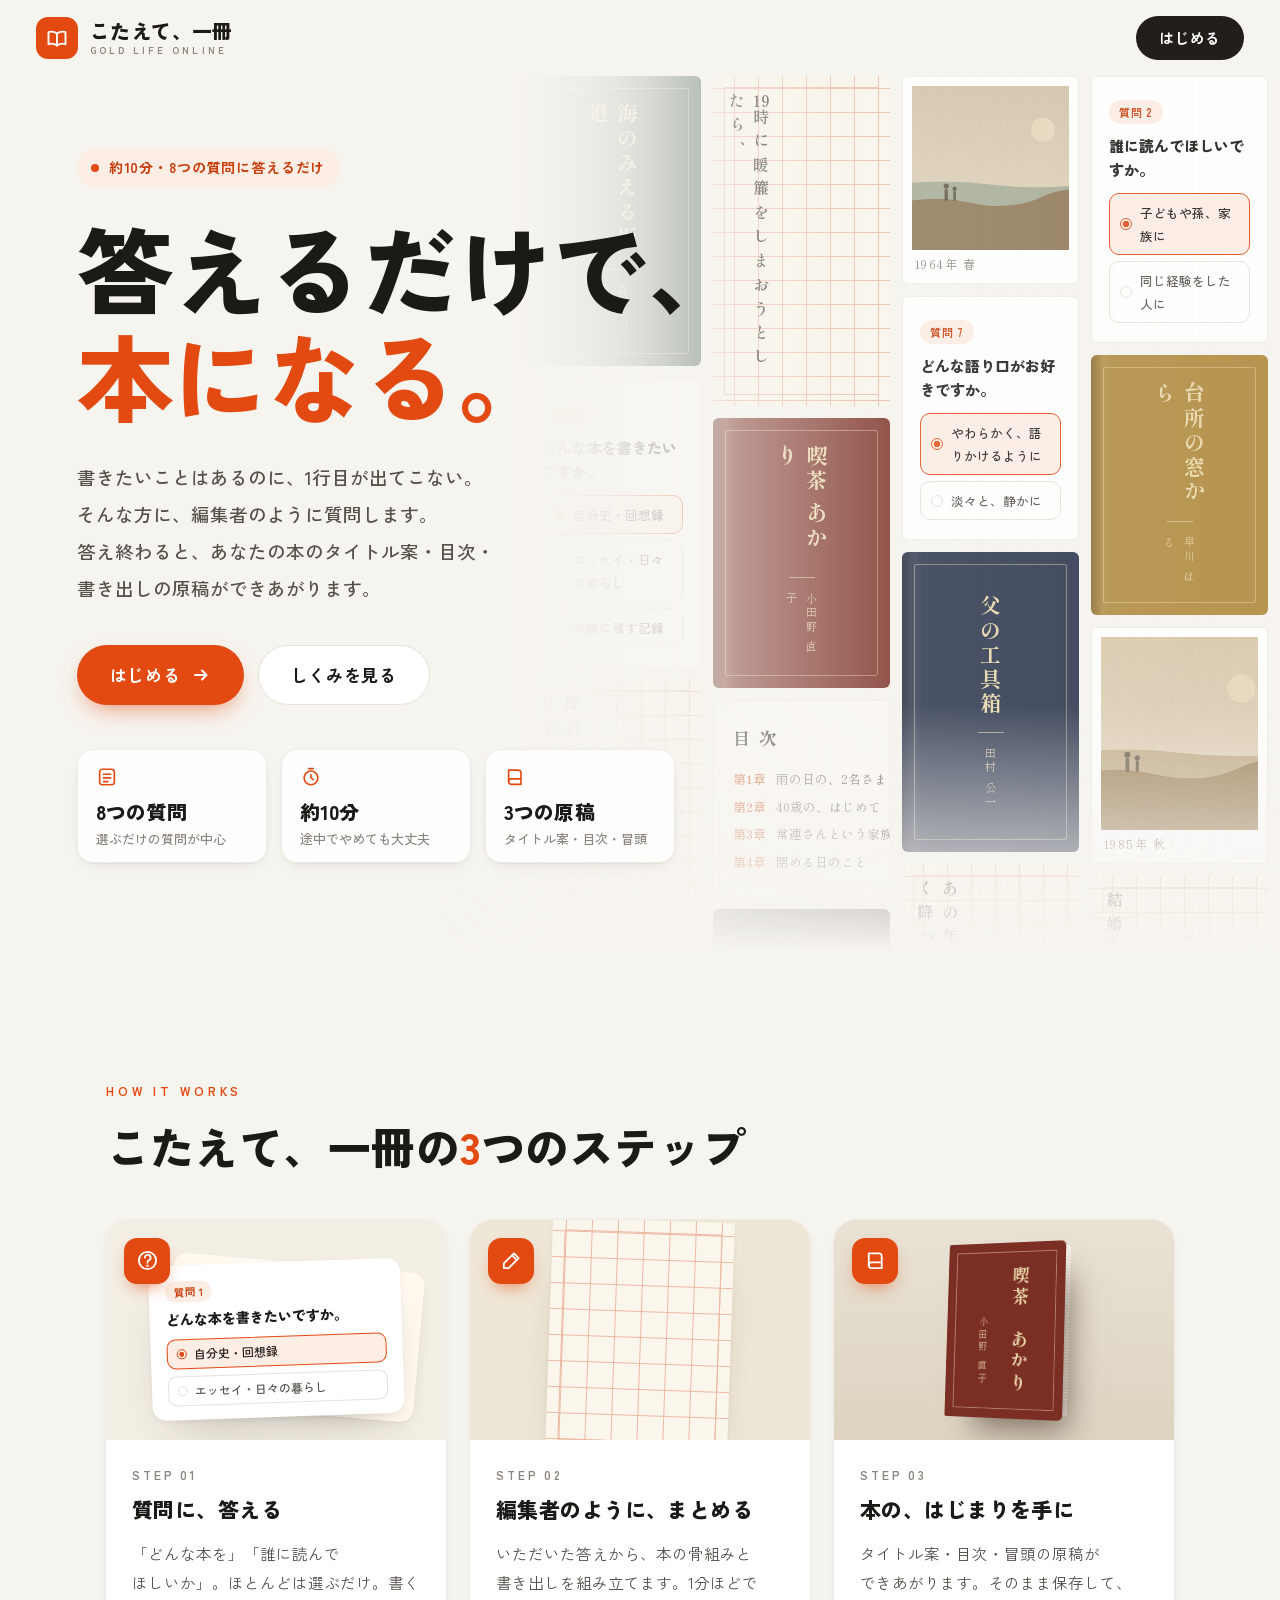
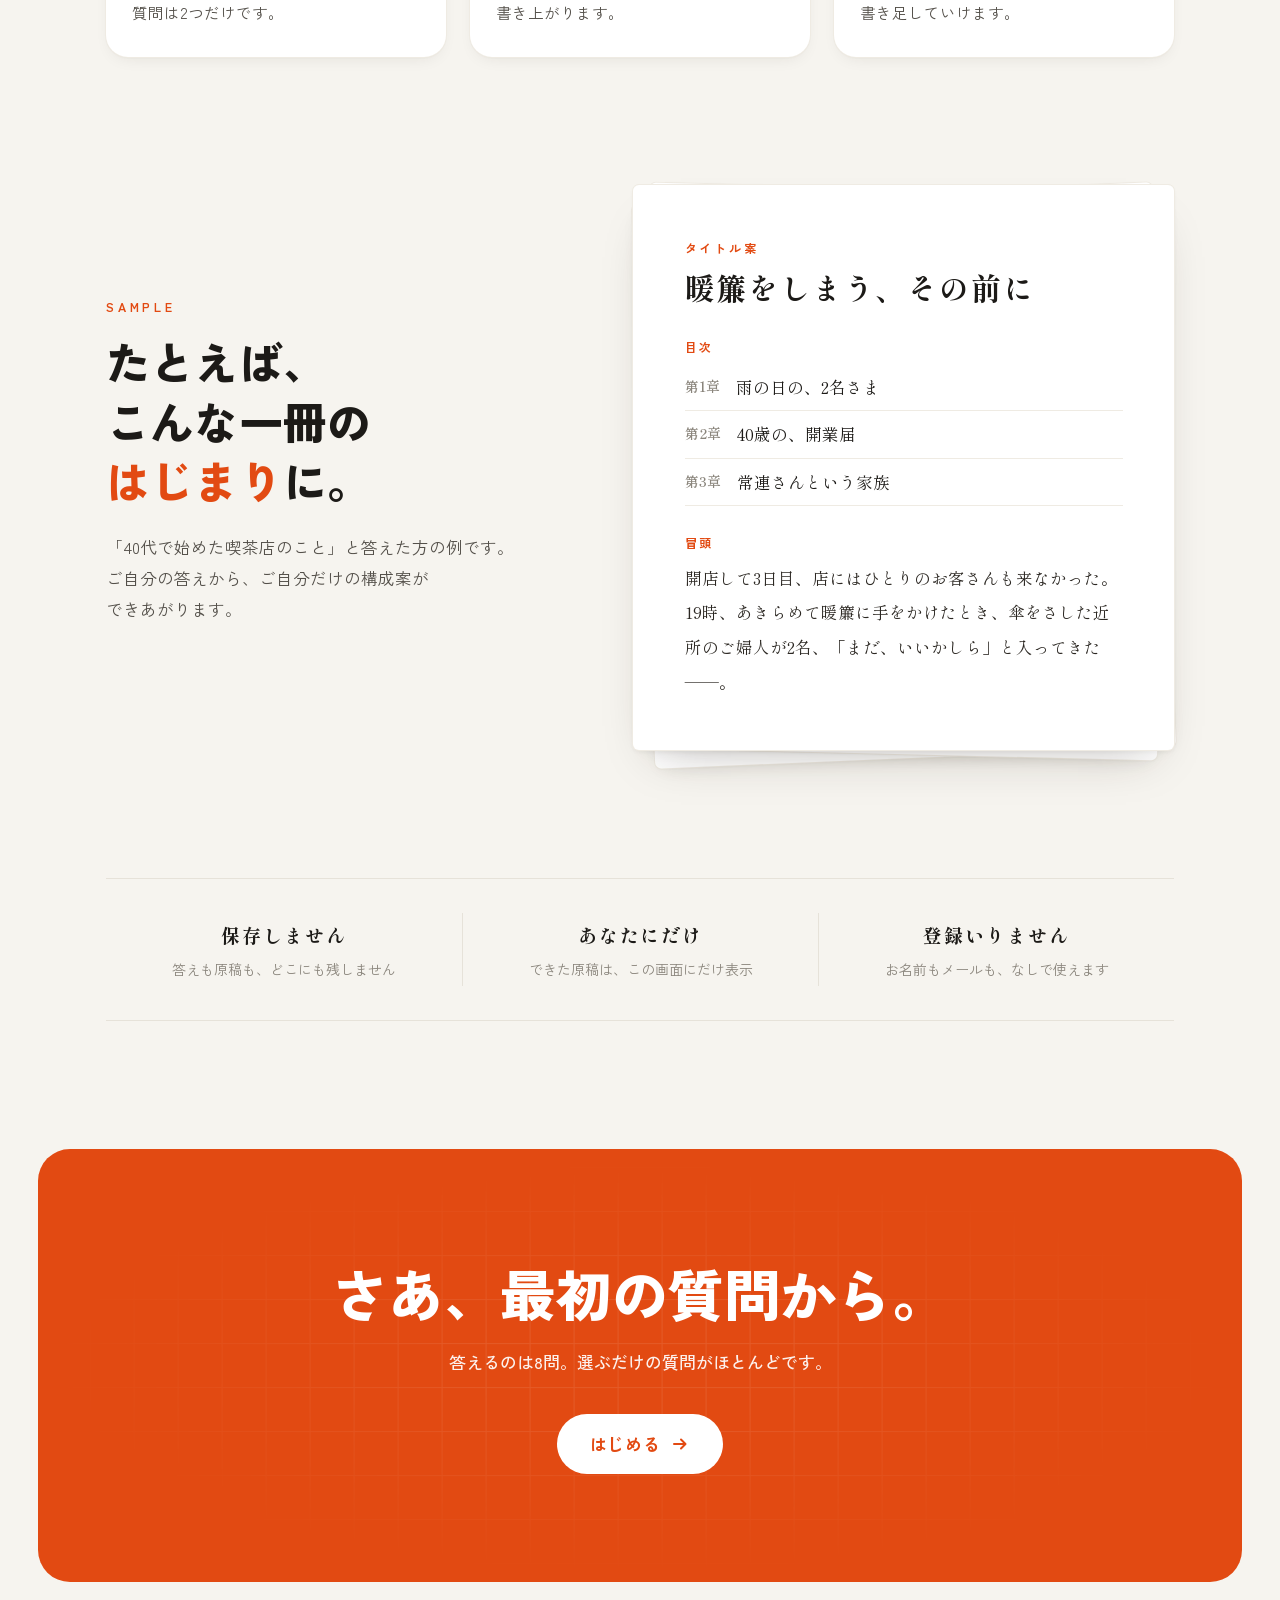
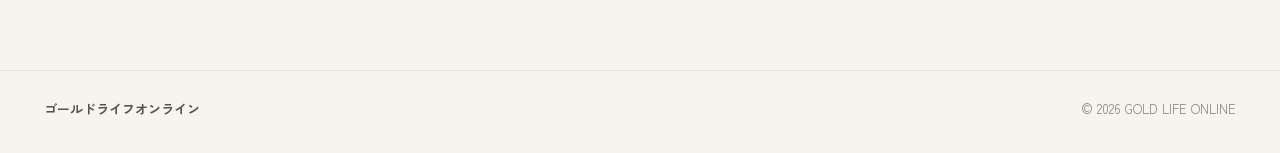
==== index.html @ 0da5ee71 "サイト本体（GitHub Pages用の静的サイト）を追加 - 入口：生成り×朱×極太ゴシックのデザイン。背景に紙もの（原稿用紙・表紙・質問カード等）が流れるモザイク - 質問：1問1画面、進み具合の" ====
<!doctype html>
<html lang="ja">
<head>
<meta charset="utf-8">
<meta name="viewport" content="width=device-width, initial-scale=1">
<title>こたえて、一冊 ｜ 答えるだけで、本になる</title>
<meta name="description" content="8つの質問に答えるだけで、あなたの本のタイトル案・目次・書き出しの原稿ができあがります。ゴールドライフオンライン。">
<meta name="theme-color" content="#F6F4EF">
<link rel="icon" href="data:image/svg+xml,%3Csvg xmlns='http://www.w3.org/2000/svg' viewBox='0 0 32 32'%3E%3Crect width='32' height='32' rx='9' fill='%23E24A12'/%3E%3Cpath d='M8 10.5c2.8-.9 5.4-.6 8 1.2 2.6-1.8 5.2-2.1 8-1.2V22c-2.8-.9-5.4-.6-8 1.2-2.6-1.8-5.2-2.1-8-1.2z' fill='none' stroke='%23fff' stroke-width='2' stroke-linejoin='round'/%3E%3C/svg%3E">
<link rel="preconnect" href="https://fonts.googleapis.com">
<link rel="preconnect" href="https://fonts.gstatic.com" crossorigin>
<link rel="stylesheet" href="https://fonts.googleapis.com/css2?family=Shippori+Mincho:wght@500;600;700&family=Zen+Kaku+Gothic+New:wght@400;500;700;900&display=swap">
<link rel="stylesheet" href="assets/css/style.css">
<script src="assets/js/config.js"></script>
<script type="module" src="assets/js/app.js"></script>
</head>
<body>

<header class="site-head">
  <a class="brand" href="./" aria-label="こたえて、一冊 トップへ">
    <span class="brand-mark" aria-hidden="true">
      <svg viewBox="0 0 24 24"><path d="M3.5 6.2c2.9-1 5.7-.7 8.5 1.3 2.8-2 5.6-2.3 8.5-1.3v12c-2.9-1-5.7-.7-8.5 1.3-2.8-2-5.6-2.3-8.5-1.3z"/><path d="M12 7.5v12"/></svg>
    </span>
    <span class="brand-name">こたえて、一冊<small>GOLD LIFE ONLINE</small></span>
  </a>
  <button class="btn btn-ink btn-sm" type="button" data-start>はじめる</button>
</header>

<!-- ============ 入口 ============ -->
<main id="landing">

  <section class="hero">
    <div class="mosaic" id="mosaic" aria-hidden="true"></div>
    <div class="hero-veil" aria-hidden="true"></div>

    <div class="hero-copy">
      <p class="badge"><i aria-hidden="true"></i>約10分・8つの質問に答えるだけ</p>
      <h1 class="hero-title">答えるだけで、<br><em>本になる。</em></h1>
      <p class="hero-lead">書きたいことはあるのに、1行目が出てこない。<br class="pc">そんな方に、編集者のように質問します。<br class="pc">答え終わると、あなたの本のタイトル案・目次・<br class="pc">書き出しの原稿ができあがります。</p>
      <div class="hero-actions">
        <button class="btn btn-shu" type="button" data-start>はじめる<svg class="arr" viewBox="0 0 20 20" aria-hidden="true"><path d="M4 10h11M11 5.5 15.5 10 11 14.5"/></svg></button>
        <a class="btn btn-paper" href="#how">しくみを見る</a>
      </div>
      <ul class="stats">
        <li>
          <svg class="ico" viewBox="0 0 24 24" aria-hidden="true"><rect x="4" y="3.5" width="16" height="17" rx="3"/><path d="M8 9h8M8 13h8M8 17h5"/></svg>
          <b>8つの質問</b><span>選ぶだけの質問が中心</span>
        </li>
        <li>
          <svg class="ico" viewBox="0 0 24 24" aria-hidden="true"><circle cx="12" cy="13" r="7.5"/><path d="M12 9.5V13l2.5 1.8M9.5 2.8h5"/></svg>
          <b>約10分</b><span>途中でやめても大丈夫</span>
        </li>
        <li>
          <svg class="ico" viewBox="0 0 24 24" aria-hidden="true"><path d="M5 4.5h10.5a3 3 0 0 1 3 3V20H8a3 3 0 0 1-3-3z"/><path d="M5 17a3 3 0 0 1 3-3h10.5"/></svg>
          <b>3つの原稿</b><span>タイトル案・目次・冒頭</span>
        </li>
      </ul>
    </div>
  </section>

  <section class="section" id="how">
    <div class="wrap">
      <p class="eyebrow">HOW IT WORKS</p>
      <h2 class="h2">こたえて、一冊の<em>3</em>つのステップ</h2>
      <div class="steps">
        <article class="step">
          <div class="step-art art-q" aria-hidden="true">
            <div class="mini-card back"></div>
            <div class="mini-card">
              <span class="mini-label">質問 1</span>
              <span class="mini-q">どんな本を書きたいですか。</span>
              <span class="mini-opt on">自分史・回想録</span>
              <span class="mini-opt">エッセイ・日々の暮らし</span>
            </div>
          </div>
          <span class="step-ico" aria-hidden="true"><svg viewBox="0 0 24 24"><path d="M9.2 9a3 3 0 1 1 4.1 2.8c-.8.3-1.3 1-1.3 1.9v.6"/><circle cx="12" cy="17.6" r=".4"/><circle cx="12" cy="12" r="9"/></svg></span>
          <div class="step-body">
            <p class="step-num">STEP 01</p>
            <h3>質問に、答える</h3>
            <p>「どんな本を」「誰に読んでほしいか」。ほとんどは選ぶだけ。書く質問は2つだけです。</p>
          </div>
        </article>
        <article class="step">
          <div class="step-art art-genko" aria-hidden="true">
            <div class="genko"><span>開店して<i class="tcy">3</i>日目、</span><span>ひとりも来なかった。</span><span><i class="tcy">19</i>時に暖簾を</span></div>
          </div>
          <span class="step-ico" aria-hidden="true"><svg viewBox="0 0 24 24"><path d="M14.5 4.5 19.5 9.5 9 20H4v-5z"/><path d="M12.5 6.5l5 5"/></svg></span>
          <div class="step-body">
            <p class="step-num">STEP 02</p>
            <h3>編集者のように、まとめる</h3>
            <p>いただいた答えから、本の骨組みと書き出しを組み立てます。1分ほどで書き上がります。</p>
          </div>
        </article>
        <article class="step">
          <div class="step-art art-book" aria-hidden="true">
            <div class="book3d"><span class="b-title">喫茶　あかり</span><span class="b-au">小田野 直子</span></div>
          </div>
          <span class="step-ico" aria-hidden="true"><svg viewBox="0 0 24 24"><path d="M5 4.5h10.5a3 3 0 0 1 3 3V20H8a3 3 0 0 1-3-3z"/><path d="M5 17a3 3 0 0 1 3-3h10.5"/></svg></span>
          <div class="step-body">
            <p class="step-num">STEP 03</p>
            <h3>本の、はじまりを手に</h3>
            <p>タイトル案・目次・冒頭の原稿ができあがります。そのまま保存して、書き足していけます。</p>
          </div>
        </article>
      </div>
    </div>
  </section>

  <section class="section sample-sec">
    <div class="wrap sample">
      <div class="sample-copy">
        <p class="eyebrow">SAMPLE</p>
        <h2 class="h2">たとえば、<br>こんな一冊の<br><em>はじまり</em>に。</h2>
        <p class="muted">「40代で始めた喫茶店のこと」と答えた方の例です。<br>ご自分の答えから、ご自分だけの構成案ができあがります。</p>
      </div>
      <div class="sample-paper">
        <p class="sp-label">タイトル案</p>
        <p class="sp-title">暖簾をしまう、その前に</p>
        <p class="sp-label">目次</p>
        <ol class="sp-toc">
          <li><b>第1章</b>雨の日の、2名さま</li>
          <li><b>第2章</b>40歳の、開業届</li>
          <li><b>第3章</b>常連さんという家族</li>
        </ol>
        <p class="sp-label">冒頭</p>
        <p class="sp-body">開店して3日目、店にはひとりのお客さんも来なかった。19時、あきらめて暖簾に手をかけたとき、傘をさした近所のご婦人が2名、「まだ、いいかしら」と入ってきた――。</p>
      </div>
    </div>
  </section>

  <section class="section promise-sec">
    <div class="wrap">
      <ul class="promise">
        <li><b>保存しません</b><span>答えも原稿も、どこにも残しません</span></li>
        <li><b>あなたにだけ</b><span>できた原稿は、この画面にだけ表示</span></li>
        <li><b>登録いりません</b><span>お名前もメールも、なしで使えます</span></li>
      </ul>
    </div>
  </section>

  <section class="section cta-sec">
    <div class="cta-block">
      <h2>さあ、最初の質問から。</h2>
      <p>答えるのは8問。選ぶだけの質問がほとんどです。</p>
      <button class="btn btn-white" type="button" data-start>はじめる<svg class="arr" viewBox="0 0 20 20" aria-hidden="true"><path d="M4 10h11M11 5.5 15.5 10 11 14.5"/></svg></button>
    </div>
  </section>
</main>

<!-- ============ 質問 ============ -->
<main id="flow" hidden>
  <div class="flow-wrap">
    <div class="flow-top">
      <p class="flow-count"><span>質問</span> <b id="qNum">1</b><span class="of">/ <span id="qTotal">8</span></span></p>
      <ol class="flow-steps" id="flowSteps" aria-hidden="true"></ol>
    </div>

    <form class="qcard" id="qcard" autocomplete="off">
      <p class="q-label" id="qLabel">質問 1</p>
      <h1 class="q-text" id="qText"></h1>
      <p class="q-hint" id="qHint"></p>
      <div class="choices" id="choices" role="radiogroup"></div>
      <div class="freewrap" id="freewrap"></div>
      <p class="q-optional" id="qOptional" hidden>この質問は、答えなくても先へ進めます。</p>
    </form>

    <nav class="flow-nav">
      <button class="btn btn-paper" type="button" id="backBtn">もどる</button>
      <button class="btn btn-shu" type="button" id="nextBtn">次へ<svg class="arr" viewBox="0 0 20 20" aria-hidden="true"><path d="M4 10h11M11 5.5 15.5 10 11 14.5"/></svg></button>
    </nav>
  </div>
</main>

<!-- ============ 結果 ============ -->
<main id="result" hidden>
  <div class="result-wrap">
    <div class="result-head">
      <p class="eyebrow" id="resultEyebrow">WRITING</p>
      <h1 class="h2" id="resultTitle">あなたの本を、<em>書いています。</em></h1>
      <p class="status" id="status"><span class="pen-dots" aria-hidden="true"><i></i><i></i><i></i></span><span id="statusText">いただいたお話を読んでいます</span></p>
      <p class="demo-note" id="demoNote" hidden>いまは見本の文章を表示しています（AIにつなぐ前の確認用です）。</p>
    </div>

    <section class="r-sec" id="secTitles" hidden>
      <h2 class="r-h">タイトル案</h2>
      <ul class="covers" id="titlesList"></ul>
    </section>

    <section class="r-sec" id="secToc" hidden>
      <h2 class="r-h">目次</h2>
      <ol class="toc" id="tocList"></ol>
    </section>

    <section class="r-sec" id="secBody" hidden>
      <div class="r-h-row">
        <h2 class="r-h">冒頭の原稿</h2>
        <button class="toggle" type="button" id="vertBtn" aria-pressed="false">縦書きで読む</button>
      </div>
      <div class="manuscript" id="manuscript"><p id="bodyText"></p></div>
    </section>

    <p class="gen-err" id="genErr" role="alert" hidden></p>

    <div class="result-actions" id="resultActions" hidden>
      <button class="btn btn-shu" type="button" id="saveBtn">テキストで保存<svg class="arr" viewBox="0 0 20 20" aria-hidden="true"><path d="M10 3.5v10M5.5 9.5 10 14l4.5-4.5M4 16.5h12"/></svg></button>
      <button class="btn btn-paper" type="button" id="regenBtn">もう一度つくる</button>
      <button class="btn btn-quiet" type="button" id="restartBtn">最初からやり直す</button>
    </div>

    <aside class="consult" id="consult" hidden>
      <div>
        <p class="eyebrow on-dark">NEXT</p>
        <h2>この構成案から、<br>本にしませんか。</h2>
        <p>編集者が、続きの書き方からご相談にのります。構成案をお持ちいただくと、打ち合わせがぐっと早く進みます。</p>
      </div>
      <a class="btn btn-shu" id="consultBtn" href="#">出版の相談をする（無料）<svg class="arr" viewBox="0 0 20 20" aria-hidden="true"><path d="M4 10h11M11 5.5 15.5 10 11 14.5"/></svg></a>
    </aside>

    <p class="fine">できあがった原稿は、書きはじめるための叩き台です。事実と違うところは、ご自由に直してお使いください。入力した内容と原稿は保存されません。</p>
  </div>
</main>

<footer class="site-foot">
  <a href="https://renaissance-media.jp/" target="_top">ゴールドライフオンライン</a>
  <span>© 2026 GOLD LIFE ONLINE</span>
</footer>

</body>
</html>
---- assets/css/style.css ----
/* =========================================================
   こたえて、一冊 ― サイト本体
   方向性：生成りの地 × 朱の1色 × 極太ゴシック。
           原稿だけは明朝で「本らしく」組む。
   ========================================================= */

:root{
  color-scheme: light;

  --ground:   #F6F4EF;   /* 生成りの地 */
  --paper:    #FFFFFF;
  --paper-2:  #FBF9F4;
  --washi:    #FAF6EC;   /* 原稿用紙 */
  --ink:      #1C1A17;
  --ink-2:    #54504A;
  --ink-3:    #8A857C;
  --line:     #E6E2D9;
  --line-2:   #EFEBE3;

  --shu:      #E24A12;   /* 朱：主アクション・強調 */
  --shu-deep: #C73D0B;
  --shu-tint: #FCEDE5;
  --shu-line: #EDB8A3;   /* 原稿用紙の罫 */

  --sumi:     #221E1A;   /* 墨：濃い色面 */
  --on-sumi:  #F4F1EA;
  --on-sumi-2:#B3ACA0;

  /* 表紙のクロス */
  --cloth-1:  #2F4A3F;
  --cloth-2:  #27324A;
  --cloth-3:  #7A2E24;
  --cloth-4:  #B08A3E;
  --cloth-5:  #3F3A36;
  --foil:     #E9D7A8;

  --r-xl: 32px;
  --r-lg: 22px;
  --r-md: 16px;
  --r-sm: 10px;
  --pill: 999px;

  --gothic: "Zen Kaku Gothic New", "Hiragino Sans", "Hiragino Kaku Gothic ProN", "Yu Gothic", "Meiryo", sans-serif;
  --mincho: "Shippori Mincho", "Hiragino Mincho ProN", "Yu Mincho", serif;

  --shadow-1: 0 1px 2px rgba(40,30,20,.05), 0 6px 18px -8px rgba(40,30,20,.12);
  --shadow-2: 0 2px 4px rgba(40,30,20,.05), 0 24px 48px -24px rgba(40,30,20,.28);
  --ease: cubic-bezier(.2,.7,.2,1);
}

*,*::before,*::after{ box-sizing:border-box; }
html{ -webkit-text-size-adjust:100%; scroll-behavior:smooth; }
body{
  margin:0;
  background:var(--ground);
  color:var(--ink);
  font-family:var(--gothic);
  font-size:17px;
  line-height:1.85;
  font-feature-settings:"palt" 0;
  -webkit-font-smoothing:antialiased;
}
img,svg{ display:block; }
button{ font:inherit; color:inherit; }
a{ color:inherit; }
[hidden]{ display:none !important; }
.pc{ display:none; }
@media (min-width:900px){ .pc{ display:inline; } }
h1,h2,h3,.btn,.brand-name,.badge,.q-label,.stats b{ font-feature-settings:"palt" 1; }
h1,h2,h3,.hero-lead,.muted,.step p,.cover-memo,.consult p{ word-break:auto-phrase; }
.tcy{ font-style:normal; text-combine-upright:all; -webkit-text-combine:horizontal; }

:focus-visible{ outline:3px solid var(--shu); outline-offset:3px; border-radius:6px; }

/* ---------- ボタン ---------- */
.btn{
  --h:60px;
  display:inline-flex; align-items:center; justify-content:center; gap:10px;
  min-height:var(--h); padding:0 32px;
  border-radius:var(--pill); border:1.5px solid transparent;
  font-family:var(--gothic); font-weight:700; font-size:17px; letter-spacing:.04em;
  text-decoration:none; cursor:pointer; white-space:nowrap;
  transition:transform .25s var(--ease), background-color .2s, box-shadow .25s var(--ease), border-color .2s, color .2s;
  -webkit-tap-highlight-color:transparent;
}
.btn .arr{ width:20px; height:20px; fill:none; stroke:currentColor; stroke-width:2; stroke-linecap:round; stroke-linejoin:round; transition:transform .25s var(--ease); }
.btn:hover .arr{ transform:translateX(3px); }
.btn:active{ transform:scale(.98); }
.btn:disabled{ cursor:not-allowed; opacity:.4; }
.btn:disabled:active{ transform:none; }

.btn-shu{ background:var(--shu); color:#fff; box-shadow:0 10px 24px -10px rgba(226,74,18,.7); }
.btn-shu:hover:not(:disabled){ background:var(--shu-deep); transform:translateY(-1px); }
.btn-paper{ background:var(--paper); color:var(--ink); border-color:var(--line); }
.btn-paper:hover{ border-color:var(--ink-3); }
.btn-ink{ background:var(--sumi); color:#fff; }
.btn-ink:hover{ background:#000; }
.btn-white{ background:#fff; color:var(--shu); }
.btn-white:hover{ transform:translateY(-1px); box-shadow:0 12px 28px -12px rgba(0,0,0,.35); }
.btn-quiet{ background:transparent; color:var(--ink-2); padding:0 18px; text-decoration:underline; text-underline-offset:5px; text-decoration-color:var(--line); }
.btn-quiet:hover{ color:var(--ink); text-decoration-color:var(--ink-3); }
.btn-sm{ --h:44px; padding:0 22px; font-size:15px; }

/* ---------- ヘッダー ---------- */
.site-head{
  position:sticky; top:0; z-index:30;
  display:flex; align-items:center; justify-content:space-between;
  height:76px; padding:0 clamp(16px,3vw,36px);
  background:rgba(246,244,239,.86);
  -webkit-backdrop-filter:saturate(1.4) blur(14px); backdrop-filter:saturate(1.4) blur(14px);
  border-bottom:1px solid transparent;
  transition:border-color .3s;
}
.site-head.scrolled{ border-bottom-color:var(--line); }
.brand{ display:flex; align-items:center; gap:12px; text-decoration:none; }
.brand-mark{
  width:42px; height:42px; border-radius:12px; background:var(--shu);
  display:grid; place-items:center; flex:none;
}
.brand-mark svg{ width:24px; height:24px; fill:none; stroke:#fff; stroke-width:1.9; stroke-linejoin:round; stroke-linecap:round; }
.brand-name{ font-weight:900; font-size:20px; letter-spacing:.02em; line-height:1.15; display:flex; flex-direction:column; }
.brand-name small{ font-weight:700; font-size:9.5px; letter-spacing:.32em; color:var(--ink-3); margin-top:3px; }

/* ---------- ヒーロー ---------- */
.hero{
  position:relative; overflow:hidden;
  min-height:min(calc(100svh - 76px), 880px);
  display:flex; align-items:center;
  isolation:isolate;
}
.hero-copy{
  position:relative; z-index:3;
  width:100%; max-width:1280px; margin:0 auto;
  padding:72px clamp(16px,6vw,80px) 88px;
}
.badge{
  display:inline-flex; align-items:center; gap:10px;
  margin:0 0 26px; padding:7px 16px 7px 14px;
  background:var(--shu-tint); color:var(--shu-deep);
  border-radius:var(--pill);
  font-size:14px; font-weight:700; letter-spacing:.06em;
}
.badge i{ width:8px; height:8px; border-radius:50%; background:var(--shu); position:relative; }
.badge i::after{ content:""; position:absolute; inset:-5px; border-radius:50%; border:2px solid var(--shu); opacity:0; animation:ping 2.4s var(--ease) infinite; }
@keyframes ping{ 0%{ transform:scale(.4); opacity:.8; } 80%,100%{ transform:scale(1.5); opacity:0; } }

.hero-title{
  margin:0 0 30px;
  font-weight:900; font-size:clamp(46px,7.6vw,96px);
  line-height:1.12; letter-spacing:-.01em;
}
.hero-title em, .h2 em{ font-style:normal; color:var(--shu); }
.hero-lead{ margin:0 0 38px; color:var(--ink-2); font-size:clamp(16.5px,1.5vw,18.5px); line-height:2; font-weight:500; max-width:34em; }
.hero-actions{ display:flex; flex-wrap:wrap; gap:14px; margin-bottom:44px; }

.stats{ list-style:none; margin:0; padding:0; display:grid; grid-template-columns:repeat(3, minmax(0,190px)); gap:14px; }
.stats li{
  background:rgba(255,255,255,.9); border:1px solid var(--line-2);
  border-radius:var(--r-md); padding:16px 18px 15px;
  box-shadow:var(--shadow-1);
  display:flex; flex-direction:column; line-height:1.35;
}
.stats .ico{ width:22px; height:22px; fill:none; stroke:var(--shu); stroke-width:1.8; stroke-linecap:round; stroke-linejoin:round; margin-bottom:10px; }
.stats b{ font-weight:900; font-size:20px; letter-spacing:.01em; }
.stats span{ font-size:13px; color:var(--ink-3); font-weight:500; margin-top:5px; }

/* 入場の動き */
.hero-copy > *{ opacity:0; transform:translateY(18px); animation:rise-in .9s var(--ease) forwards; }
.hero-copy > :nth-child(1){ animation-delay:.10s; }
.hero-copy > :nth-child(2){ animation-delay:.22s; }
.hero-copy > :nth-child(3){ animation-delay:.36s; }
.hero-copy > :nth-child(4){ animation-delay:.48s; }
.hero-copy > :nth-child(5){ animation-delay:.60s; }
@keyframes rise-in{ to{ opacity:1; transform:none; } }

/* ---------- 流れるモザイク ---------- */
.mosaic{
  position:absolute; z-index:0; top:0; bottom:0; right:0;
  width:60%;
  display:grid; grid-template-columns:repeat(4, 1fr); gap:12px;
  padding:0 12px;
  -webkit-mask-image:linear-gradient(90deg, transparent 0, #000 30%);
          mask-image:linear-gradient(90deg, transparent 0, #000 30%);
}
.m-col{ position:relative; overflow:hidden; }
.m-track{
  display:flex; flex-direction:column; gap:12px;
  animation:drift var(--dur,80s) linear infinite;
  animation-delay:var(--delay,0s);
  will-change:transform;
}
@keyframes drift{ from{ transform:translateY(0); } to{ transform:translateY(calc(-50% - 6px)); } }

.hero-veil{
  position:absolute; inset:0; z-index:1; pointer-events:none;
  background:
    linear-gradient(90deg, var(--ground) 0%, var(--ground) 34%, rgba(246,244,239,.82) 48%, rgba(246,244,239,.18) 70%, rgba(246,244,239,.10) 100%),
    linear-gradient(180deg, rgba(246,244,239,0) 72%, var(--ground) 100%);
}

/* タイル共通 */
.tile{
  position:relative; flex:none; overflow:hidden;
  border-radius:6px; background:var(--paper);
}

/* 本の表紙 */
.t-cover{
  height:var(--h,280px); background:var(--c,var(--cloth-1)); color:var(--foil);
  display:flex; flex-direction:column; align-items:center; justify-content:center; gap:14px;
  padding:26px 0;
}
.t-cover::before{ content:""; position:absolute; inset:12px; border:1px solid rgba(233,215,168,.45); border-radius:2px; }
.t-cover::after{ content:""; position:absolute; top:0; bottom:0; left:0; width:12%; background:linear-gradient(90deg, rgba(0,0,0,.22), rgba(255,255,255,.05) 60%, transparent); }
.t-cover .v{ writing-mode:vertical-rl; font-family:var(--mincho); font-weight:700; font-size:21px; letter-spacing:.18em; line-height:1.4; }
.t-cover .au{ writing-mode:vertical-rl; font-family:var(--mincho); font-size:11px; letter-spacing:.3em; opacity:.8; }
.t-cover .rule{ width:26px; height:1px; background:currentColor; opacity:.6; }

/* 原稿用紙 */
.t-genko{
  height:var(--h,300px); background-color:var(--washi);
  --cell:24px;
  background-image:
    linear-gradient(90deg, var(--shu-line) 1px, transparent 1px),
    linear-gradient(180deg, var(--shu-line) 1px, transparent 1px);
  background-size:var(--cell) var(--cell);
  background-position:right 12px top 12px;
  padding:12px;
}
.t-genko::before{ content:""; position:absolute; inset:11px; border:1.5px solid var(--shu-line); pointer-events:none; }
.t-genko p{
  margin:0; height:100%;
  writing-mode:vertical-rl;
  font-family:var(--mincho); font-weight:600; color:#2A2622;
  font-size:16px; line-height:var(--cell); letter-spacing:8px;
  padding-top:4px; padding-right:0;
}

/* 昔の写真 */
.t-photo{ height:var(--h,230px); background:#fff; padding:10px 10px 34px; box-shadow:inset 0 0 0 1px var(--line-2); }
.t-photo svg{ width:100%; height:100%; }
.t-photo .cap{ position:absolute; left:12px; bottom:9px; font-family:var(--mincho); font-size:12px; color:var(--ink-3); letter-spacing:.12em; }

/* 質問カード */
.t-q{ height:auto; padding:18px 18px 20px; box-shadow:inset 0 0 0 1px var(--line-2); }
.t-q .l{ display:inline-block; font-size:11px; font-weight:700; color:var(--shu-deep); background:var(--shu-tint); padding:2px 10px; border-radius:var(--pill); margin-bottom:10px; letter-spacing:.06em; }
.t-q .qq{ display:block; font-weight:900; font-size:15px; line-height:1.55; margin-bottom:12px; }
.t-q .o{ display:flex; align-items:center; gap:8px; font-size:12.5px; font-weight:500; color:var(--ink-2); border:1px solid var(--line); border-radius:10px; padding:7px 10px; margin-top:6px; }
.t-q .o::before{ content:""; width:12px; height:12px; border-radius:50%; border:1.5px solid var(--line); flex:none; }
.t-q .o.on{ border-color:var(--shu); background:var(--shu-tint); color:var(--ink); }
.t-q .o.on::before{ border-color:var(--shu); background:radial-gradient(circle, var(--shu) 45%, transparent 50%); }
.t-q .ans{ display:block; font-family:var(--mincho); font-size:13.5px; line-height:1.9; color:var(--ink-2); border-top:1px dashed var(--line); padding-top:10px; }

/* 目次 */
.t-toc{ padding:22px 20px; box-shadow:inset 0 0 0 1px var(--line-2); background:var(--paper-2); }
.t-toc .h{ font-family:var(--mincho); font-weight:700; font-size:17px; letter-spacing:.5em; margin-bottom:12px; }
.t-toc .r{ display:flex; gap:10px; font-family:var(--mincho); font-size:12.5px; line-height:2.2; color:var(--ink-2); white-space:nowrap; }
.t-toc .r b{ color:var(--shu-deep); font-weight:600; }

/* 便箋 */
.t-letter{
  height:var(--h,220px); background:#FFFDF7; padding:20px 18px;
  background-image:repeating-linear-gradient(180deg, transparent 0 29px, #E8E1CF 29px 30px);
  background-position:0 14px;
  box-shadow:inset 0 0 0 1px var(--line-2);
}
.t-letter p{ margin:0; font-family:var(--mincho); font-size:14px; line-height:30px; color:#3A332B; }

/* 万年筆 */
.t-pen{ height:var(--h,200px); background:var(--sumi); }
.t-pen svg{ position:absolute; inset:0; width:100%; height:100%; }

/* ---------- セクション共通 ---------- */
.section{ padding:clamp(72px,10vw,128px) 0 0; }
.wrap{ max-width:1180px; margin:0 auto; padding:0 clamp(16px,5vw,56px); }
.eyebrow{ margin:0 0 14px; font-size:12.5px; font-weight:700; letter-spacing:.3em; color:var(--shu); }
.eyebrow.on-dark{ color:#FF8A5C; }
.h2{ margin:0 0 44px; font-weight:900; font-size:clamp(30px,4vw,44px); line-height:1.35; letter-spacing:.005em; }
.muted{ color:var(--ink-2); font-size:16.5px; }

/* ステップ */
.steps{ display:grid; grid-template-columns:repeat(3,1fr); gap:24px; }
.step{
  position:relative; background:var(--paper);
  border-radius:var(--r-lg); overflow:hidden;
  box-shadow:0 0 0 1px var(--line-2), var(--shadow-1);
  transition:transform .4s var(--ease), box-shadow .4s var(--ease);
}
.step:hover{ transform:translateY(-4px); box-shadow:0 0 0 1px var(--line-2), var(--shadow-2); }
.step-art{ position:relative; height:220px; overflow:hidden; display:grid; place-items:center; }
.step-ico{
  position:absolute; top:18px; left:18px; z-index:2;
  width:46px; height:46px; border-radius:13px; background:var(--shu);
  display:grid; place-items:center; box-shadow:0 8px 18px -8px rgba(226,74,18,.8);
}
.step-ico svg{ width:23px; height:23px; fill:none; stroke:#fff; stroke-width:1.9; stroke-linecap:round; stroke-linejoin:round; }
.step-body{ padding:24px 26px 30px; }
.step-num{ margin:0 0 4px; font-size:12px; font-weight:700; letter-spacing:.24em; color:var(--ink-3); }
.step h3{ margin:0 0 10px; font-size:21px; font-weight:900; letter-spacing:.02em; }
.step p:last-child{ margin:0; font-size:15.5px; color:var(--ink-2); line-height:1.9; }

.art-q{ background:#F3EEE4; }
.mini-card{
  position:relative; width:74%; background:#fff; border-radius:14px; padding:16px 16px 14px;
  box-shadow:var(--shadow-2); display:flex; flex-direction:column; gap:7px;
  transform:rotate(-2deg) translateY(10px);
  transition:transform .6s var(--ease);
}
.mini-card.back{ position:absolute; height:150px; transform:rotate(5deg) translate(18px,6px); background:#FFF9F0; box-shadow:var(--shadow-1); }
.step:hover .mini-card:not(.back){ transform:rotate(0) translateY(4px); }
.mini-label{ align-self:flex-start; font-size:10.5px; font-weight:700; color:var(--shu-deep); background:var(--shu-tint); padding:1px 9px; border-radius:var(--pill); }
.mini-q{ font-weight:900; font-size:14px; line-height:1.5; margin-bottom:2px; }
.mini-opt{ font-size:12px; font-weight:500; color:var(--ink-2); border:1px solid var(--line); border-radius:9px; padding:5px 10px 5px 26px; position:relative; line-height:1.5; }
.mini-opt::before{ content:""; position:absolute; left:9px; top:50%; width:10px; height:10px; margin-top:-5px; border-radius:50%; border:1.5px solid var(--line); }
.mini-opt.on{ border-color:var(--shu); background:var(--shu-tint); color:var(--ink); }
.mini-opt.on::before{ border-color:var(--shu); background:radial-gradient(circle, var(--shu) 40%, transparent 46%); }

.art-genko{ background:#EFE7D6; }
.genko{
  --cell:26px;
  width:calc(var(--cell) * 6 + 26px); height:calc(var(--cell) * 8 + 26px);
  background-color:var(--washi);
  background-image:
    linear-gradient(90deg, var(--shu-line) 1px, transparent 1px),
    linear-gradient(180deg, var(--shu-line) 1px, transparent 1px);
  background-size:var(--cell) var(--cell);
  background-position:right 13px top 13px;
  padding:13px; box-shadow:var(--shadow-2);
  writing-mode:vertical-rl;
  font-family:var(--mincho); font-weight:600; font-size:17px; line-height:var(--cell); letter-spacing:9px;
  transform:rotate(2deg);
  position:relative;
}
.genko::before{ content:""; position:absolute; inset:12px; border:1.5px solid var(--shu-line); }
.genko span{ display:block; clip-path:inset(0 0 100% 0); animation:write 7s steps(18) infinite; }
.genko span:nth-child(2){ animation-delay:1.3s; }
.genko span:nth-child(3){ animation-delay:2.6s; }
@keyframes write{ 0%{ clip-path:inset(0 0 100% 0); } 22%,86%{ clip-path:inset(0 0 0 0); } 100%{ clip-path:inset(0 0 0 0); opacity:0; } }

.art-book{ background:linear-gradient(180deg, #E9E2D4, #DDD3C0); perspective:900px; }
.book3d{
  position:relative; width:128px; height:176px; border-radius:2px 5px 5px 2px;
  background:var(--cloth-3); color:var(--foil);
  display:flex; flex-direction:row-reverse; justify-content:center; align-items:center; gap:14px;
  transform:rotateY(-24deg) rotateX(4deg); transform-style:preserve-3d;
  box-shadow:18px 22px 30px -14px rgba(40,20,10,.55);
  transition:transform .8s var(--ease);
}
.step:hover .book3d{ transform:rotateY(-8deg) rotateX(2deg); }
.book3d::before{ content:""; position:absolute; inset:9px; border:1px solid rgba(233,215,168,.5); }
.book3d::after{ /* 小口 */
  content:""; position:absolute; top:4px; bottom:4px; right:-14px; width:14px;
  background:repeating-linear-gradient(180deg, #FBF7EE 0 2px, #E6DECE 2px 3px);
  transform:rotateY(90deg); transform-origin:left center;
}
.b-title{ writing-mode:vertical-rl; font-family:var(--mincho); font-weight:700; font-size:18px; letter-spacing:.2em; }
.b-au{ writing-mode:vertical-rl; font-family:var(--mincho); font-size:10px; letter-spacing:.3em; opacity:.8; margin-top:40px; }
.book3d .shine{ position:absolute; inset:0; overflow:hidden; }

/* サンプル */
.sample{ display:grid; grid-template-columns:5fr 6fr; gap:clamp(32px,6vw,88px); align-items:center; }
.sample .h2{ margin-bottom:22px; }
.sample-paper{
  position:relative; background:var(--paper); border-radius:6px;
  padding:clamp(28px,4vw,52px) clamp(24px,4vw,56px);
  box-shadow:0 0 0 1px var(--line-2), var(--shadow-2);
}
.sample-paper::before, .sample-paper::after{
  content:""; position:absolute; left:10px; right:10px; height:100%; top:0; z-index:-1;
  background:#fff; border-radius:6px; box-shadow:0 0 0 1px var(--line-2), var(--shadow-1);
}
.sample-paper::before{ transform:rotate(-2.4deg) translateY(8px); }
.sample-paper::after{ transform:rotate(1.4deg) translateY(4px); }
.sp-label{ margin:0 0 6px; font-size:12px; font-weight:700; letter-spacing:.24em; color:var(--shu); }
.sp-title{ margin:0 0 26px; font-family:var(--mincho); font-weight:700; font-size:clamp(24px,2.6vw,30px); letter-spacing:.06em; line-height:1.5; }
.sp-toc{ list-style:none; margin:0 0 26px; padding:0; font-family:var(--mincho); font-size:16.5px; }
.sp-toc li{ display:flex; gap:16px; padding:8px 0; border-bottom:1px solid var(--line-2); }
.sp-toc b{ font-weight:600; color:var(--ink-3); font-size:14px; padding-top:2px; }
.sp-body{ margin:0; font-family:var(--mincho); font-size:16.5px; line-height:2.1; color:#2C2823; }

/* 約束（3分割の罫） */
.promise{ list-style:none; margin:0; padding:34px 0; display:grid; grid-template-columns:repeat(3,1fr); border-top:1px solid var(--line); border-bottom:1px solid var(--line); }
.promise li{ text-align:center; padding:4px 16px; display:flex; flex-direction:column; gap:4px; }
.promise li + li{ border-left:1px solid var(--line); }
.promise b{ font-family:var(--mincho); font-weight:700; font-size:19px; letter-spacing:.1em; }
.promise span{ font-size:14px; color:var(--ink-3); }

/* 大きな朱の面 */
.cta-sec{ padding-bottom:clamp(56px,7vw,88px); }
.cta-block{
  position:relative; overflow:hidden;
  max-width:1320px; margin:0 clamp(12px,3vw,44px);
  margin-inline:auto;
  width:calc(100% - clamp(24px,6vw,88px));
  background:var(--shu); color:#fff; border-radius:var(--r-xl);
  padding:clamp(64px,9vw,108px) 24px;
  text-align:center;
}
.cta-block::before{ /* うっすら原稿用紙の升目 */
  content:""; position:absolute; inset:0; pointer-events:none; opacity:.09;
  background-image:linear-gradient(90deg,#fff 1px,transparent 1px),linear-gradient(180deg,#fff 1px,transparent 1px);
  background-size:44px 44px; background-position:center;
  -webkit-mask-image:radial-gradient(ellipse at center, #000 20%, transparent 70%);
          mask-image:radial-gradient(ellipse at center, #000 20%, transparent 70%);
}
.cta-block h2{ position:relative; margin:0 0 16px; font-weight:900; font-size:clamp(32px,5vw,56px); line-height:1.3; }
.cta-block p{ position:relative; margin:0 0 36px; font-weight:500; opacity:.92; }
.cta-block .btn{ position:relative; }

/* フッター */
.site-foot{ display:flex; justify-content:space-between; flex-wrap:wrap; gap:8px 20px; padding:26px clamp(16px,4vw,44px) 32px; border-top:1px solid var(--line); font-size:13px; color:var(--ink-3); }
.site-foot a{ text-decoration:none; font-weight:700; color:var(--ink-2); }
.site-foot a:hover{ color:var(--shu); }

/* スクロールで現れる */
.reveal{ opacity:0; transform:translateY(28px); transition:opacity 1s var(--ease), transform 1s var(--ease); }
.reveal.in{ opacity:1; transform:none; }
.steps .reveal:nth-child(2){ transition-delay:.12s; }
.steps .reveal:nth-child(3){ transition-delay:.24s; }

/* =========================================================
   質問
   ========================================================= */
.flow-wrap{ max-width:760px; margin:0 auto; padding:36px clamp(16px,4vw,32px) 64px; min-height:calc(100svh - 76px - 80px); display:flex; flex-direction:column; }
.flow-top{ display:flex; align-items:center; gap:22px; margin-bottom:26px; }
.flow-count{ margin:0; flex:none; font-weight:700; color:var(--ink-2); font-size:15px; display:flex; align-items:baseline; gap:6px; }
.flow-count b{ font-size:30px; font-weight:900; color:var(--ink); line-height:1; }
.flow-count .of{ color:var(--ink-3); }
.flow-steps{ list-style:none; margin:0; padding:0; flex:1; display:flex; gap:6px; }
.flow-steps li{ flex:1; height:6px; border-radius:var(--pill); background:var(--line); position:relative; overflow:hidden; }
.flow-steps li::after{ content:""; position:absolute; inset:0; background:var(--shu); transform:scaleX(0); transform-origin:left; transition:transform .5s var(--ease); }
.flow-steps li.done::after, .flow-steps li.now::after{ transform:scaleX(1); }
.flow-steps li.now::after{ background:linear-gradient(90deg, var(--shu), #FF8A5C); }

.qcard{
  background:var(--paper); border-radius:var(--r-xl);
  padding:clamp(28px,5vw,52px) clamp(22px,5vw,52px) clamp(30px,5vw,48px);
  box-shadow:0 0 0 1px var(--line-2), var(--shadow-1);
}
.qcard.enter{ animation:q-in .55s var(--ease); }
.qcard.enter-back{ animation:q-in-back .55s var(--ease); }
@keyframes q-in{ from{ opacity:0; transform:translateX(34px); } to{ opacity:1; transform:none; } }
@keyframes q-in-back{ from{ opacity:0; transform:translateX(-34px); } to{ opacity:1; transform:none; } }

.q-label{ display:inline-block; margin:0 0 16px; padding:4px 14px; border-radius:var(--pill); background:var(--shu-tint); color:var(--shu-deep); font-size:14px; font-weight:700; letter-spacing:.08em; }
.q-text{ margin:0 0 10px; font-weight:900; font-size:clamp(25px,3.6vw,33px); line-height:1.45; letter-spacing:.01em; }
.q-hint{ margin:0 0 28px; color:var(--ink-2); font-size:16px; }
.q-optional{ margin:14px 0 0; font-size:14.5px; color:var(--ink-3); }

.choices{ display:grid; gap:12px; }
.choice{
  display:flex; align-items:center; gap:16px; width:100%; min-height:66px;
  padding:14px 22px; text-align:left;
  background:var(--paper); border:2px solid var(--line); border-radius:var(--r-md);
  font-size:18px; font-weight:700; line-height:1.5; cursor:pointer;
  transition:border-color .2s, background-color .2s, transform .2s var(--ease);
  -webkit-tap-highlight-color:transparent;
}
.choice:hover{ border-color:#CFC8BA; }
.choice:active{ transform:scale(.99); }
.choice .dot{ flex:none; width:26px; height:26px; border-radius:50%; border:2px solid #CFC8BA; display:grid; place-items:center; transition:all .2s; }
.choice .dot svg{ width:14px; height:14px; fill:none; stroke:#fff; stroke-width:3; stroke-linecap:round; stroke-linejoin:round; opacity:0; transform:scale(.4); transition:all .25s var(--ease); }
.choice[aria-checked="true"]{ border-color:var(--shu); background:var(--shu-tint); }
.choice[aria-checked="true"] .dot{ background:var(--shu); border-color:var(--shu); }
.choice[aria-checked="true"] .dot svg{ opacity:1; transform:none; }

.freewrap input, .freewrap textarea{
  width:100%; display:block;
  font-family:var(--gothic); font-size:18px; line-height:1.9; color:var(--ink);
  background:var(--paper-2); border:2px solid var(--line); border-radius:var(--r-md);
  padding:16px 20px; transition:border-color .2s, background-color .2s;
}
.freewrap textarea{ min-height:200px; resize:vertical; }
.freewrap input:focus, .freewrap textarea:focus{ outline:none; border-color:var(--shu); background:#fff; }
.freewrap ::placeholder{ color:#A9A399; }
.char-count{ margin:8px 4px 0; text-align:right; font-size:13.5px; color:var(--ink-3); }

.flow-nav{ display:flex; justify-content:space-between; gap:12px; margin-top:26px; }
.flow-nav .btn{ min-width:140px; }
#nextBtn{ flex:0 1 260px; }

/* =========================================================
   結果
   ========================================================= */
.result-wrap{ max-width:980px; margin:0 auto; padding:48px clamp(16px,4vw,32px) 72px; }
.result-head .h2{ margin-bottom:14px; }
.status{ display:flex; align-items:center; gap:12px; margin:0; color:var(--ink-2); font-weight:500; }
.pen-dots{ display:inline-flex; gap:5px; }
.pen-dots i{ width:7px; height:7px; border-radius:50%; background:var(--shu); animation:dot 1.2s ease-in-out infinite; }
.pen-dots i:nth-child(2){ animation-delay:.15s; }
.pen-dots i:nth-child(3){ animation-delay:.3s; }
@keyframes dot{ 0%,80%,100%{ opacity:.25; transform:translateY(0); } 40%{ opacity:1; transform:translateY(-4px); } }
.demo-note{ margin:14px 0 0; display:inline-block; font-size:13.5px; color:var(--ink-2); background:#EFEADF; padding:6px 14px; border-radius:var(--pill); }

.r-sec{ margin-top:52px; animation:rise-in .7s var(--ease) both; opacity:0; transform:translateY(14px); }
.r-h{ margin:0 0 20px; font-size:14px; font-weight:700; letter-spacing:.24em; color:var(--shu); display:flex; align-items:center; gap:14px; }
.r-h::after{ content:""; flex:1; height:1px; background:var(--line); }
.r-h-row{ display:flex; align-items:center; gap:16px; }
.r-h-row .r-h{ flex:1; }
.r-h-row .r-h, .r-h-row .toggle{ margin-bottom:20px; }

/* タイトル案＝3冊の表紙 */
.covers{ list-style:none; margin:0; padding:0; display:grid; grid-template-columns:repeat(3,1fr); gap:24px; }
.cover{ display:flex; flex-direction:column; gap:16px; animation:rise-in .7s var(--ease) both; opacity:0; transform:translateY(14px); }
.cover:nth-child(2){ animation-delay:.12s; }
.cover:nth-child(3){ animation-delay:.24s; }
.cover-face{
  position:relative; aspect-ratio:3/4.2; border-radius:3px 6px 6px 3px; overflow:hidden;
  background:var(--c); color:var(--foil);
  display:flex; flex-direction:row-reverse; justify-content:center; align-items:flex-start; gap:18px;
  padding:13% 0 10%;
  box-shadow:0 1px 2px rgba(0,0,0,.1), 0 22px 36px -22px rgba(40,20,10,.6);
}
.cover-face::before{ content:""; position:absolute; inset:14px; border:1px solid rgba(233,215,168,.5); pointer-events:none; }
.cover-face::after{ content:""; position:absolute; top:0; bottom:0; left:0; width:9%; background:linear-gradient(90deg, rgba(0,0,0,.25), rgba(255,255,255,.06) 60%, transparent); }
.cover-face .ct{ writing-mode:vertical-rl; font-family:var(--mincho); font-weight:700; font-size:clamp(19px,2.2vw,25px); letter-spacing:.14em; line-height:1.55; max-height:100%; }
.cover-face .ca{ writing-mode:vertical-rl; font-family:var(--mincho); font-size:12px; letter-spacing:.3em; opacity:.8; align-self:flex-end; }
.cover-face .num{ position:absolute; left:18px; bottom:14px; font-size:11px; letter-spacing:.2em; opacity:.6; }
.cover-memo{ margin:0; font-size:15px; color:var(--ink-2); line-height:1.75; }
.cover-memo b{ display:block; font-family:var(--mincho); font-weight:700; color:var(--ink); font-size:17px; margin-bottom:2px; }

/* 目次 */
.toc{ list-style:none; margin:0; padding:0; background:var(--paper); border-radius:var(--r-lg); box-shadow:0 0 0 1px var(--line-2); overflow:hidden; }
.toc li{ display:grid; grid-template-columns:92px 1fr; gap:4px 20px; padding:20px 28px; border-top:1px solid var(--line-2); animation:rise-in .5s var(--ease) both; opacity:0; transform:translateY(8px); }
.toc li:first-child{ border-top:0; }
.toc .no{ font-weight:900; color:var(--shu); font-size:15px; padding-top:3px; letter-spacing:.04em; }
.toc .ti{ font-family:var(--mincho); font-weight:700; font-size:19px; line-height:1.6; }
.toc .memo{ grid-column:2; font-size:15px; color:var(--ink-2); line-height:1.8; }

/* 冒頭の原稿 */
.toggle{ flex:none; border:1.5px solid var(--line); background:var(--paper); border-radius:var(--pill); padding:6px 16px; font-size:14px; font-weight:700; cursor:pointer; color:var(--ink-2); }
.toggle[aria-pressed="true"]{ border-color:var(--ink); color:var(--ink); }
.manuscript{
  background:var(--washi); border-radius:6px;
  padding:clamp(28px,5vw,64px) clamp(22px,6vw,80px);
  box-shadow:0 0 0 1px #ECE4D2, var(--shadow-2);
}
.manuscript p{ margin:0 auto; max-width:34em; font-family:var(--mincho); font-weight:500; font-size:18.5px; line-height:2.15; letter-spacing:.03em; white-space:pre-wrap; color:#26221E; }
.manuscript.vert{ overflow-x:auto; padding:48px 40px; direction:rtl; }
.manuscript.vert p{ direction:ltr; writing-mode:vertical-rl; max-width:none; height:min(34em, 70vh); line-height:2.2; margin:0; text-orientation:mixed; }

.gen-err{ margin:28px 0 0; padding:16px 20px; background:#FFF4E8; border-left:4px solid var(--shu); border-radius:8px; color:var(--ink); font-weight:500; }

.result-actions{ display:flex; flex-wrap:wrap; gap:12px; margin-top:40px; align-items:center; }

.consult{
  margin-top:56px; display:grid; grid-template-columns:1fr auto; gap:28px 40px; align-items:center;
  background:var(--sumi); color:var(--on-sumi); border-radius:var(--r-xl);
  padding:clamp(34px,5vw,56px);
}
.consult h2{ margin:0 0 12px; font-weight:900; font-size:clamp(26px,3.2vw,34px); line-height:1.4; }
.consult p:not(.eyebrow){ margin:0; color:var(--on-sumi-2); font-size:15.5px; max-width:30em; }

.fine{ margin:36px 0 0; font-size:13.5px; color:var(--ink-3); line-height:1.9; }

/* =========================================================
   レスポンシブ
   ========================================================= */
@media (max-width:1080px){
  .mosaic{ width:70%; grid-template-columns:repeat(3,1fr); }
  .mosaic .m-col:nth-child(4){ display:none; }
}
@media (max-width:860px){
  .steps{ grid-template-columns:1fr; max-width:520px; margin:0 auto; }
  .sample{ grid-template-columns:1fr; }
  .covers{ gap:14px; }
  .consult{ grid-template-columns:1fr; }
  .consult .btn{ justify-self:start; }
}
@media (max-width:760px){
  body{ font-size:16.5px; }
  .site-head{ height:64px; }
  .brand-mark{ width:36px; height:36px; border-radius:10px; }
  .brand-mark svg{ width:21px; height:21px; }
  .brand-name{ font-size:17px; }

  .hero{ display:block; min-height:0; }
  .mosaic{ position:relative; width:auto; height:300px; grid-template-columns:repeat(3,1fr); gap:8px; padding:0 8px;
    -webkit-mask-image:linear-gradient(180deg, #000 45%, transparent 100%); mask-image:linear-gradient(180deg, #000 45%, transparent 100%); }
  .mosaic .m-col:nth-child(4){ display:none; }
  .m-track{ gap:8px; }
  @keyframes drift{ from{ transform:translateY(0); } to{ transform:translateY(calc(-50% - 4px)); } }
  .tile{ zoom:.72; }
  .hero-veil{ display:none; }
  .hero-copy{ margin-top:-56px; padding:0 16px 56px; }
  .badge{ background:#fff; box-shadow:var(--shadow-1); }
  .hero-title{ font-size:clamp(40px,12vw,56px); margin-bottom:22px; }
  .hero-lead{ margin-bottom:28px; }
  .hero-actions .btn{ flex:1 1 auto; }
  .stats{ grid-template-columns:repeat(3,1fr); gap:8px; }
  .stats li{ padding:12px 10px; }
  .stats b{ font-size:16px; }
  .stats span{ font-size:11.5px; }
  .stats .ico{ width:19px; height:19px; margin-bottom:6px; }

  .promise{ grid-template-columns:1fr; padding:8px 0; }
  .promise li{ padding:18px 8px; }
  .promise li + li{ border-left:0; border-top:1px solid var(--line); }
  .cta-block{ border-radius:24px; }

  .flow-wrap{ padding-top:24px; padding-bottom:120px; }
  .flow-top{ flex-direction:column; align-items:stretch; gap:12px; margin-bottom:18px; }
  .qcard{ border-radius:var(--r-lg); }
  .choice{ font-size:17px; padding:12px 16px; min-height:62px; }
  .flow-nav{
    position:fixed; left:0; right:0; bottom:0; z-index:20; margin:0;
    padding:12px 16px calc(12px + env(safe-area-inset-bottom));
    background:rgba(246,244,239,.94); -webkit-backdrop-filter:blur(12px); backdrop-filter:blur(12px);
    border-top:1px solid var(--line);
  }
  .flow-nav .btn{ min-width:0; flex:1; }
  #nextBtn{ flex:1.6; }

  .covers{ grid-template-columns:1fr; max-width:none; }
  .cover{ display:grid; grid-template-columns:120px 1fr; gap:18px; align-items:center; }
  .cover-face .ct{ font-size:17px; }
  .cover-face .ca{ display:none; }
  .toc li{ grid-template-columns:1fr; padding:18px 20px; }
  .toc .memo{ grid-column:1; }
  .result-actions .btn{ flex:1 1 100%; }
}

@media (prefers-reduced-motion:reduce){
  *,*::before,*::after{ animation-duration:.01ms !important; animation-iteration-count:1 !important; transition-duration:.01ms !important; }
  .m-track{ animation:none !important; }
  .hero-copy > *, .r-sec, .cover, .toc li{ opacity:1 !important; transform:none !important; }
  .reveal{ opacity:1; transform:none; }
  .genko span{ clip-path:none !important; opacity:1 !important; }
}

/* iframe で埋め込まれているとき：親ページがスクロールするので、固定表示はやめる */
.embedded .site-head{ position:relative; }
@media (max-width:760px){
  .embedded .flow-nav{ position:static; background:none; border:0; padding:0; margin-top:22px; -webkit-backdrop-filter:none; backdrop-filter:none; }
  .embedded .flow-wrap{ padding-bottom:48px; }
}
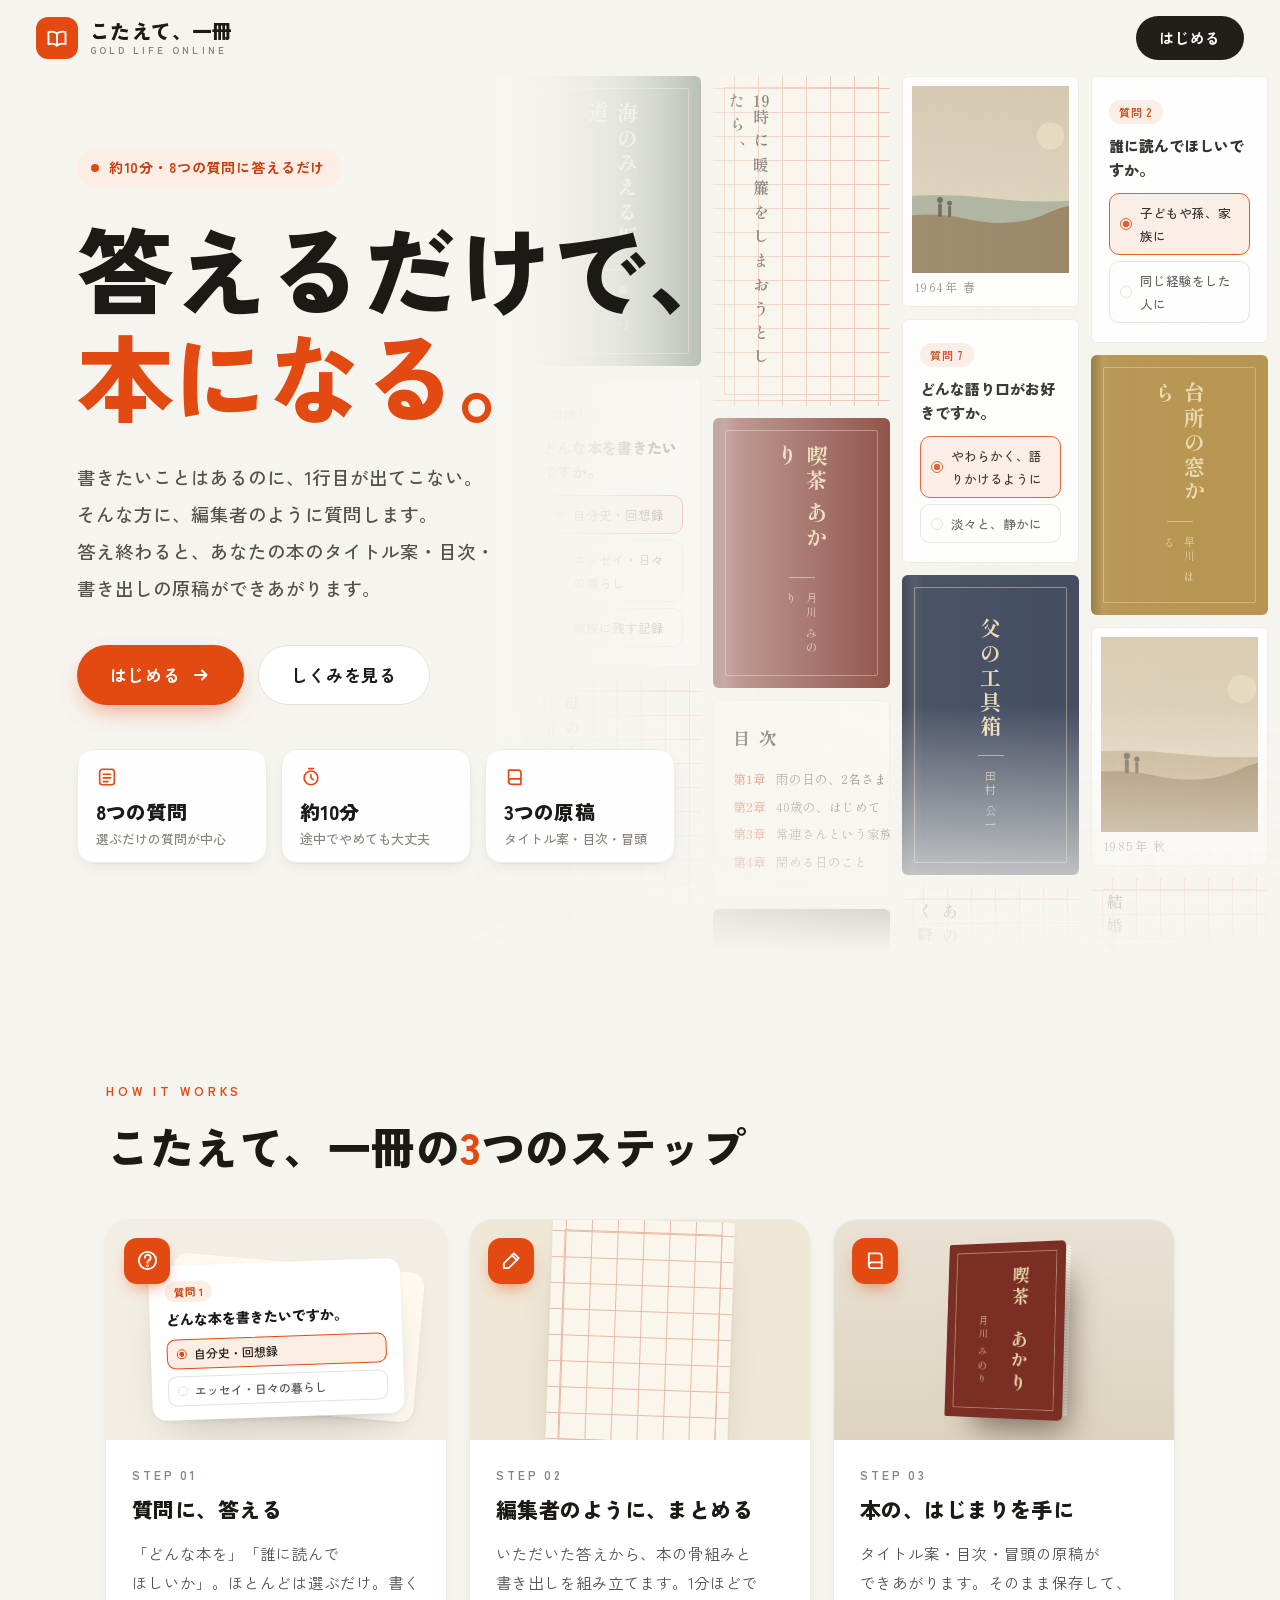
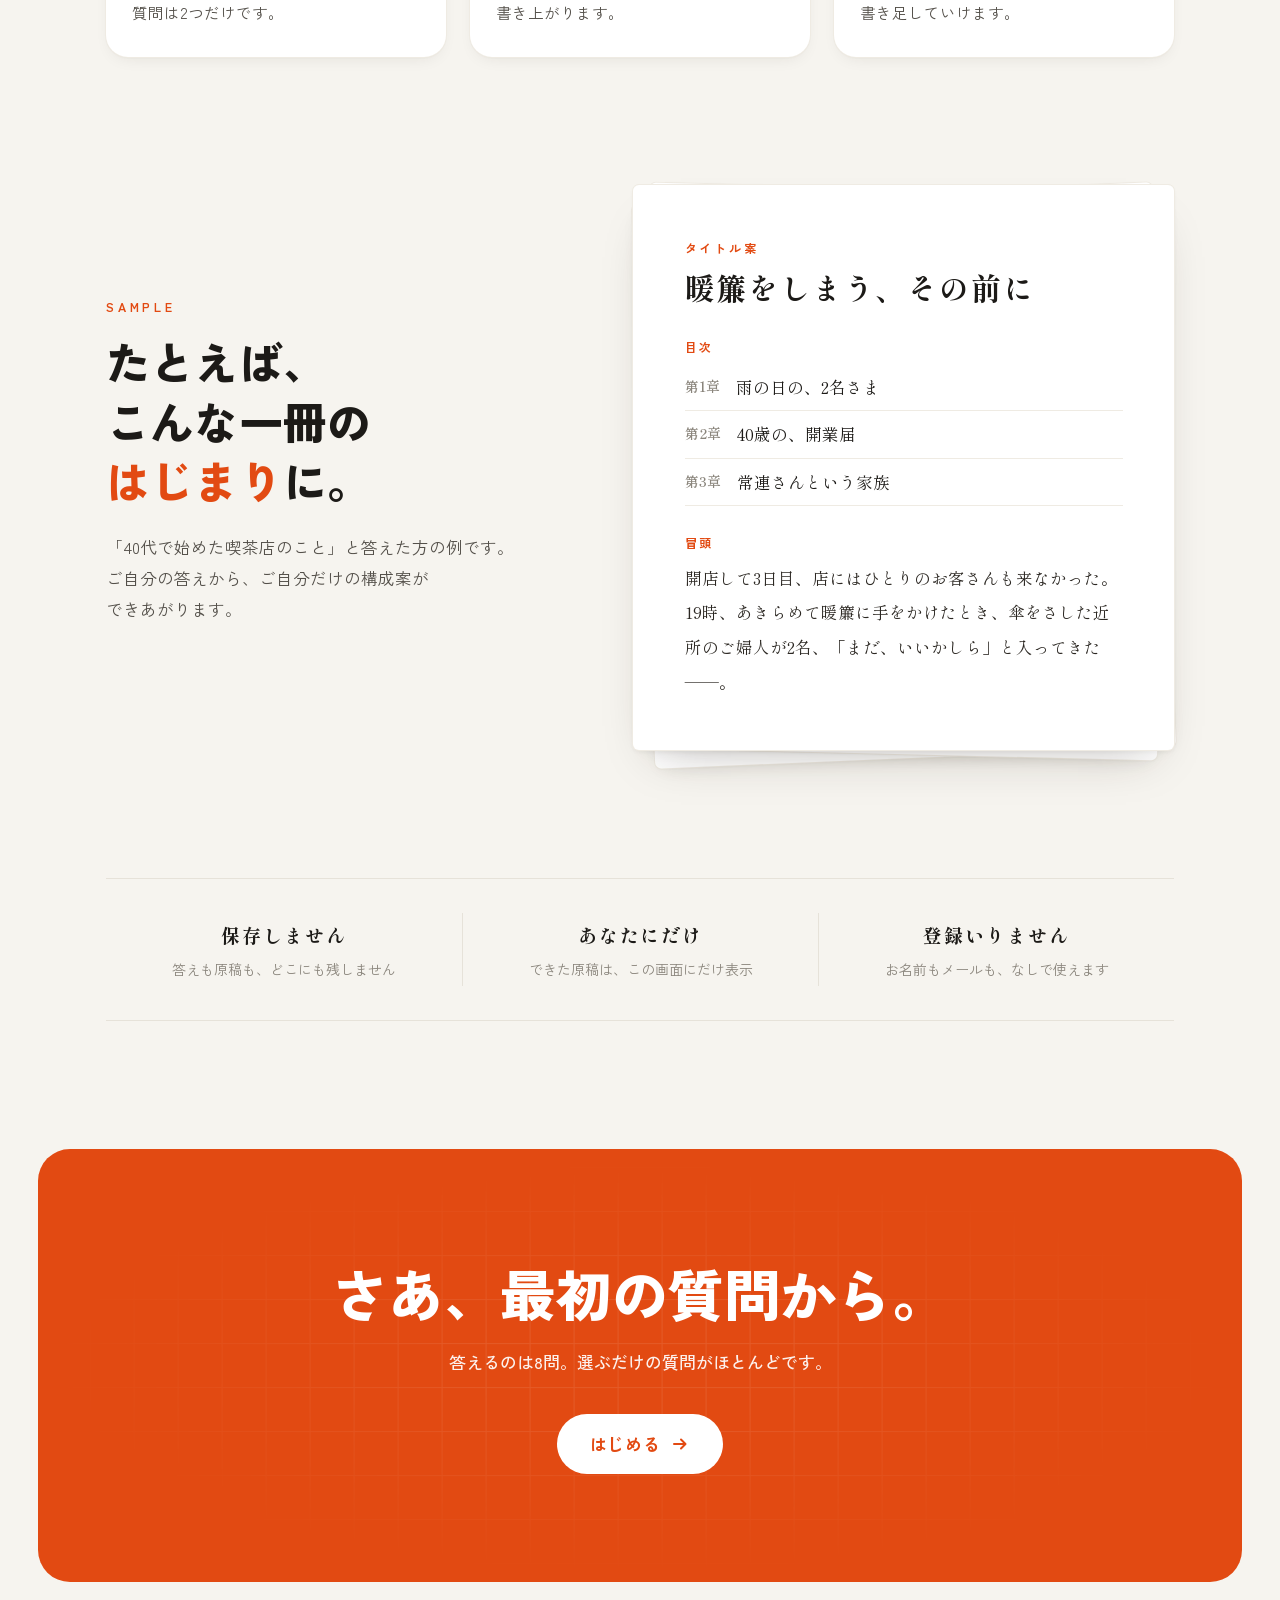
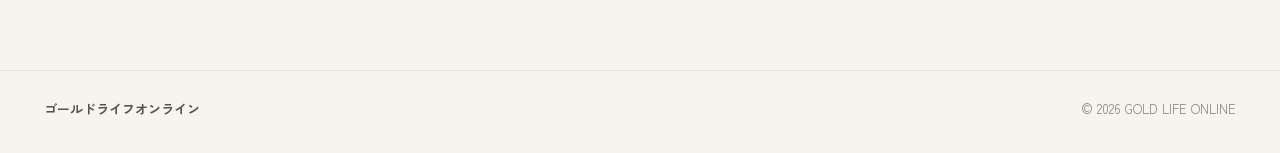
==== commit 364e4a0f: "引き継ぎ資料を公開リポジトリから外し、見本の著者名を差し替え - docs/HANDOFF-kotaete-issatsu.md を削除（社内向けのメモのため） - README から引き継ぎ資料への" ====
--- a/index.html
+++ b/index.html
@@ -93,7 +93,7 @@
         </article>
         <article class="step">
           <div class="step-art art-book" aria-hidden="true">
-            <div class="book3d"><span class="b-title">喫茶　あかり</span><span class="b-au">小田野 直子</span></div>
+            <div class="book3d"><span class="b-title">喫茶　あかり</span><span class="b-au">月川 みのり</span></div>
           </div>
           <span class="step-ico" aria-hidden="true"><svg viewBox="0 0 24 24"><path d="M5 4.5h10.5a3 3 0 0 1 3 3V20H8a3 3 0 0 1-3-3z"/><path d="M5 17a3 3 0 0 1 3-3h10.5"/></svg></span>
           <div class="step-body">
